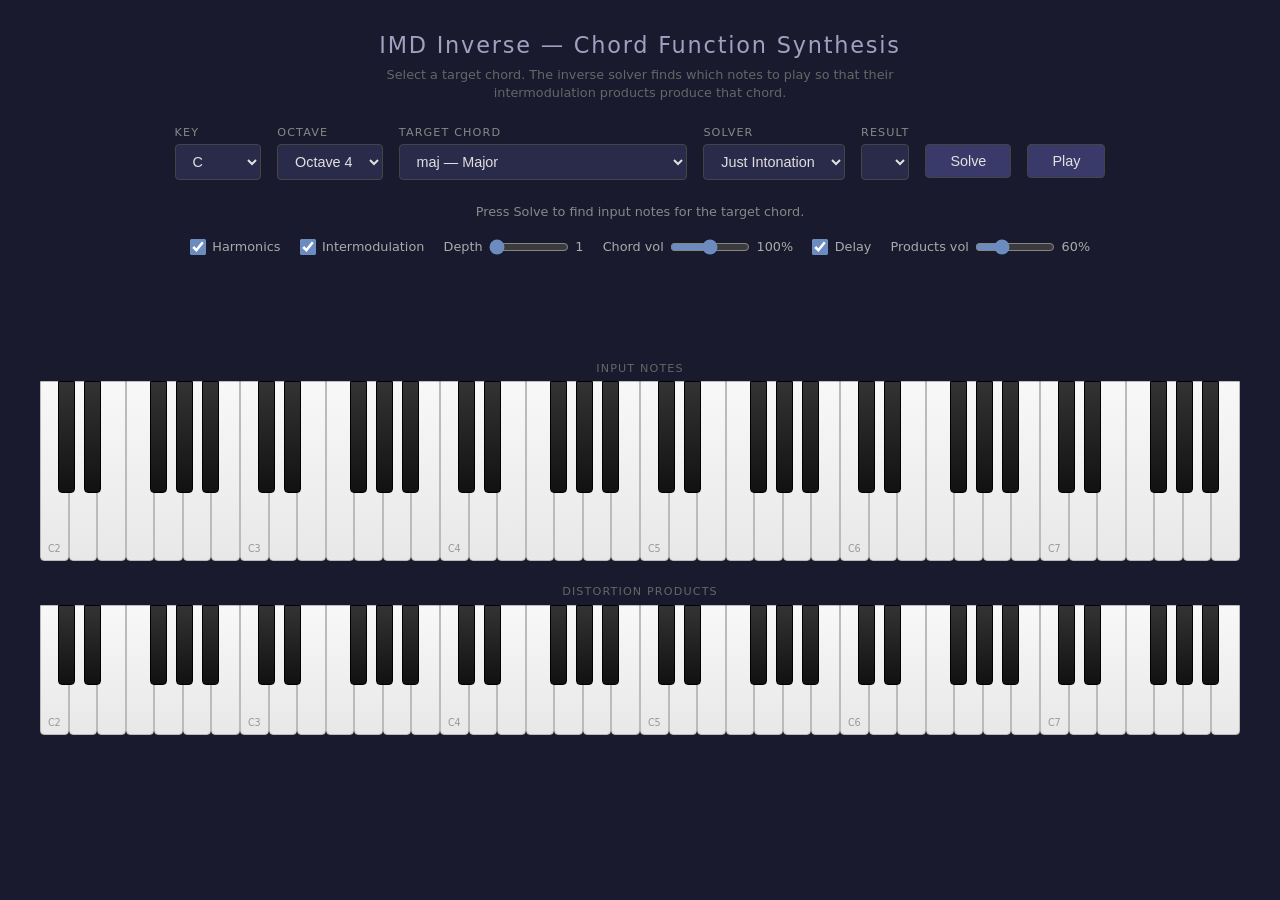
==== inverse/index.html @ 78e32632 "inverse app" ====
<!DOCTYPE html>
<html lang="en">
<head>
  <meta charset="UTF-8">
  <meta name="viewport" content="width=device-width, initial-scale=1.0">
  <title>IMD Inverse — Chord Function Synthesis</title>
  <link rel="stylesheet" href="style.css">
</head>
<body>
  <h1>IMD Inverse — Chord Function Synthesis</h1>
  <p class="subtitle">Select a target chord. The inverse solver finds which notes to play so that
    their intermodulation products produce that chord.</p>

  <div id="controls">
    <div class="control-group">
      <label for="key-select">Key</label>
      <select id="key-select"></select>
    </div>
    <div class="control-group">
      <label for="octave-select">Octave</label>
      <select id="octave-select"></select>
    </div>
    <div class="control-group">
      <label for="target-select">Target Chord</label>
      <select id="target-select"></select>
    </div>
    <div class="control-group">
      <label for="mode-select">Solver</label>
      <select id="mode-select">
        <option value="just">Just Intonation</option>
        <option value="tet">12-TET</option>
      </select>
    </div>
    <div class="control-group">
      <label for="result-select">Result</label>
      <select id="result-select"></select>
    </div>
    <div class="control-group">
      <label>&nbsp;</label>
      <button id="solve-btn">Solve</button>
    </div>
    <div class="control-group">
      <label>&nbsp;</label>
      <button id="play-btn">Play</button>
    </div>
  </div>

  <div id="status"></div>

  <div id="distortion-controls">
    <label class="toggle">
      <input type="checkbox" id="harmonic-toggle" checked>
      <span>Harmonics</span>
    </label>
    <label class="toggle">
      <input type="checkbox" id="imd-toggle" checked>
      <span>Intermodulation</span>
    </label>
    <label class="toggle">
      <span>Depth</span>
      <input type="range" id="depth-slider" min="1" max="3" value="1" step="1">
      <span id="depth-label">1</span>
    </label>
    <label class="toggle">
      <span>Chord vol</span>
      <input type="range" id="chord-volume" min="0" max="200" value="100" step="5">
      <span id="chord-volume-label">100%</span>
    </label>
    <label class="toggle">
      <input type="checkbox" id="delay-toggle" checked>
      <span>Delay</span>
    </label>
    <label class="toggle">
      <span>Products vol</span>
      <input type="range" id="distortion-volume" min="0" max="200" value="60" step="5">
      <span id="distortion-volume-label">60%</span>
    </label>
  </div>

  <div id="chord-display"></div>
  <div id="notes-display"></div>

  <div id="input-label">Input Notes</div>
  <div id="keyboard"></div>

  <div id="products-label">Distortion Products</div>
  <div id="keyboard-products"></div>

  <div id="match-info"></div>

  <script type="module" src="app.js"></script>
</body>
</html>
---- inverse/style.css ----
/* style.css — Inverse app styling (mirrors explorer app) */

* { box-sizing: border-box; margin: 0; padding: 0; }

body {
  font-family: -apple-system, BlinkMacSystemFont, 'Segoe UI', system-ui, sans-serif;
  background: #1a1a2e;
  color: #e0e0e0;
  display: flex;
  flex-direction: column;
  align-items: center;
  min-height: 100vh;
  padding: 2rem 1rem;
}

h1 {
  font-size: 1.4rem;
  font-weight: 300;
  letter-spacing: 0.08em;
  margin-bottom: 0.5rem;
  color: #a0a0c0;
}

.subtitle {
  font-size: 0.8rem;
  color: #666;
  max-width: 600px;
  text-align: center;
  margin-bottom: 1.5rem;
  line-height: 1.4;
}

/* --- Controls --- */

#controls {
  display: flex;
  gap: 1rem;
  flex-wrap: wrap;
  justify-content: center;
  margin-bottom: 1.5rem;
  max-width: 1200px;
}

.control-group {
  display: flex;
  flex-direction: column;
  gap: 0.3rem;
}

.control-group label {
  font-size: 0.7rem;
  text-transform: uppercase;
  letter-spacing: 0.1em;
  color: #888;
}

select, button {
  background: #2a2a4a;
  color: #e0e0e0;
  border: 1px solid #444;
  border-radius: 4px;
  padding: 0.5rem 0.8rem;
  font-size: 0.9rem;
  cursor: pointer;
  outline: none;
}

select:focus, button:focus {
  border-color: #6c8cbf;
}

button {
  background: #3a3a6a;
  font-weight: 500;
  padding: 0.5rem 1.5rem;
  transition: background 0.15s;
}

button:hover { background: #4a4a8a; }
button:active { background: #5a5aaa; }
button:disabled { background: #2a2a3a; color: #666; cursor: default; }

/* --- Status --- */

#status {
  font-size: 0.8rem;
  color: #888;
  min-height: 1.2rem;
  margin-bottom: 1rem;
  text-align: center;
}

#status.computing {
  color: #c0a060;
}

/* --- Distortion toggles --- */

#distortion-controls {
  display: flex;
  gap: 1.2rem;
  justify-content: center;
  margin-bottom: 1.5rem;
  flex-wrap: wrap;
}

.toggle {
  display: flex;
  align-items: center;
  gap: 0.4rem;
  font-size: 0.8rem;
  color: #aaa;
  cursor: pointer;
}

.toggle input[type="checkbox"] {
  accent-color: #6c8cbf;
  width: 1rem;
  height: 1rem;
  cursor: pointer;
}

.toggle input[type="range"] {
  accent-color: #6c8cbf;
  width: 5rem;
  cursor: pointer;
}

/* --- Chord display --- */

#chord-display {
  font-size: 1.3rem;
  font-weight: 500;
  color: #c0c0e0;
  min-height: 2rem;
  margin-bottom: 0.5rem;
  text-align: center;
}

#notes-display {
  font-size: 0.8rem;
  color: #888;
  min-height: 1.2rem;
  margin-bottom: 1rem;
  text-align: center;
  letter-spacing: 0.05em;
}

/* --- Piano --- */

#input-label, #products-label {
  font-size: 0.7rem;
  text-transform: uppercase;
  letter-spacing: 0.1em;
  color: #666;
  margin-bottom: 0.4rem;
  text-align: center;
}

#input-label {
  margin-top: 0.5rem;
}

#products-label {
  margin-top: 1.5rem;
}

#keyboard {
  position: relative;
  width: 100%;
  max-width: 1200px;
  height: 180px;
  user-select: none;
  -webkit-user-select: none;
}

#keyboard-products {
  position: relative;
  width: 100%;
  max-width: 1200px;
  height: 130px;
  user-select: none;
  -webkit-user-select: none;
}

.piano {
  position: relative;
  width: 100%;
  height: 100%;
}

.piano-key {
  position: absolute;
  top: 0;
  border-radius: 0 0 4px 4px;
  cursor: pointer;
  transition: background 0.08s;
}

.white-key {
  height: 100%;
  background: linear-gradient(to bottom, #f8f8f8, #e8e8e8);
  border: 1px solid #bbb;
  z-index: 1;
}

.white-key:hover {
  background: linear-gradient(to bottom, #fff, #f0f0f0);
}

.white-key.highlighted {
  background: linear-gradient(to bottom, #6ca0dc, #4a80bc);
  border-color: #4a80bc;
}

.white-key.highlighted.root {
  background: linear-gradient(to bottom, #e08050, #c06030);
  border-color: #c06030;
}

.black-key {
  height: 62%;
  background: linear-gradient(to bottom, #333, #111);
  border: 1px solid #000;
  z-index: 2;
}

.black-key:hover {
  background: linear-gradient(to bottom, #444, #222);
}

.black-key.highlighted {
  background: linear-gradient(to bottom, #5080b0, #305890);
  border-color: #305890;
}

.black-key.highlighted.root {
  background: linear-gradient(to bottom, #c06030, #a04020);
  border-color: #a04020;
}

.key-label {
  position: absolute;
  bottom: 6px;
  left: 50%;
  transform: translateX(-50%);
  font-size: 0.6rem;
  color: #999;
  pointer-events: none;
}

/* --- Products keyboard colors --- */

#keyboard-products .white-key.kind-harmonic {
  background: linear-gradient(to bottom, #9060c0, #7040a0);
  border-color: #7040a0;
}
#keyboard-products .black-key.kind-harmonic {
  background: linear-gradient(to bottom, #7a4eaa, #5a2e8a);
  border-color: #5a2e8a;
}

#keyboard-products .white-key.kind-sum {
  background: linear-gradient(to bottom, #40a0a0, #208080);
  border-color: #208080;
}
#keyboard-products .black-key.kind-sum {
  background: linear-gradient(to bottom, #308a8a, #106a6a);
  border-color: #106a6a;
}

#keyboard-products .white-key.kind-difference {
  background: linear-gradient(to bottom, #c0a040, #a08020);
  border-color: #a08020;
}
#keyboard-products .black-key.kind-difference {
  background: linear-gradient(to bottom, #aa8a30, #8a6a10);
  border-color: #8a6a10;
}

#keyboard-products .white-key.kind-harmonic.kind-sum {
  background: repeating-linear-gradient(-45deg, #9060c0, #9060c0 4px, #40a0a0 4px, #40a0a0 8px);
  border-color: #508090;
}
#keyboard-products .black-key.kind-harmonic.kind-sum {
  background: repeating-linear-gradient(-45deg, #7a4eaa, #7a4eaa 4px, #308a8a 4px, #308a8a 8px);
  border-color: #506070;
}

#keyboard-products .white-key.kind-harmonic.kind-difference {
  background: repeating-linear-gradient(-45deg, #9060c0, #9060c0 4px, #c0a040 4px, #c0a040 8px);
  border-color: #a08060;
}
#keyboard-products .black-key.kind-harmonic.kind-difference {
  background: repeating-linear-gradient(-45deg, #7a4eaa, #7a4eaa 4px, #aa8a30 4px, #aa8a30 8px);
  border-color: #906050;
}

#keyboard-products .white-key.kind-sum.kind-difference {
  background: repeating-linear-gradient(-45deg, #40a0a0, #40a0a0 4px, #c0a040 4px, #c0a040 8px);
  border-color: #809060;
}
#keyboard-products .black-key.kind-sum.kind-difference {
  background: repeating-linear-gradient(-45deg, #308a8a, #308a8a 4px, #aa8a30 4px, #aa8a30 8px);
  border-color: #6a7a40;
}

#keyboard-products .white-key.kind-harmonic.kind-sum.kind-difference {
  background: repeating-linear-gradient(-45deg, #9060c0, #9060c0 3px, #40a0a0 3px, #40a0a0 6px, #c0a040 6px, #c0a040 9px);
  border-color: #807060;
}
#keyboard-products .black-key.kind-harmonic.kind-sum.kind-difference {
  background: repeating-linear-gradient(-45deg, #7a4eaa, #7a4eaa 3px, #308a8a 3px, #308a8a 6px, #aa8a30 6px, #aa8a30 9px);
  border-color: #6a6050;
}

#keyboard-products .piano-key.octave-shifted {
  border-style: dashed;
  border-width: 2px;
}

.white-key .cent-badge {
  position: absolute;
  bottom: 8px;
  left: 50%;
  transform: translateX(-50%);
  font-size: 0.55rem;
  font-weight: 600;
  color: #fff;
  background: rgba(0, 0, 0, 0.6);
  padding: 1px 3px;
  border-radius: 2px;
  pointer-events: none;
  white-space: nowrap;
}

.black-key .cent-badge {
  position: absolute;
  top: 40%;
  left: 50%;
  transform: translate(-50%, -50%);
  font-size: 0.55rem;
  font-weight: 600;
  color: #fff;
  background: rgba(0, 0, 0, 0.5);
  padding: 1px 3px;
  border-radius: 2px;
  pointer-events: none;
  white-space: nowrap;
  z-index: 3;
}

/* --- Match info --- */

#match-info {
  font-size: 0.8rem;
  font-family: 'Menlo', 'Consolas', monospace;
  color: #b0b0d0;
  margin-top: 1.5rem;
  text-align: center;
  line-height: 1.6;
}

#match-info .matched { color: #80c080; }
#match-info .missing { color: #c08080; }
#match-info .extra   { color: #888; }
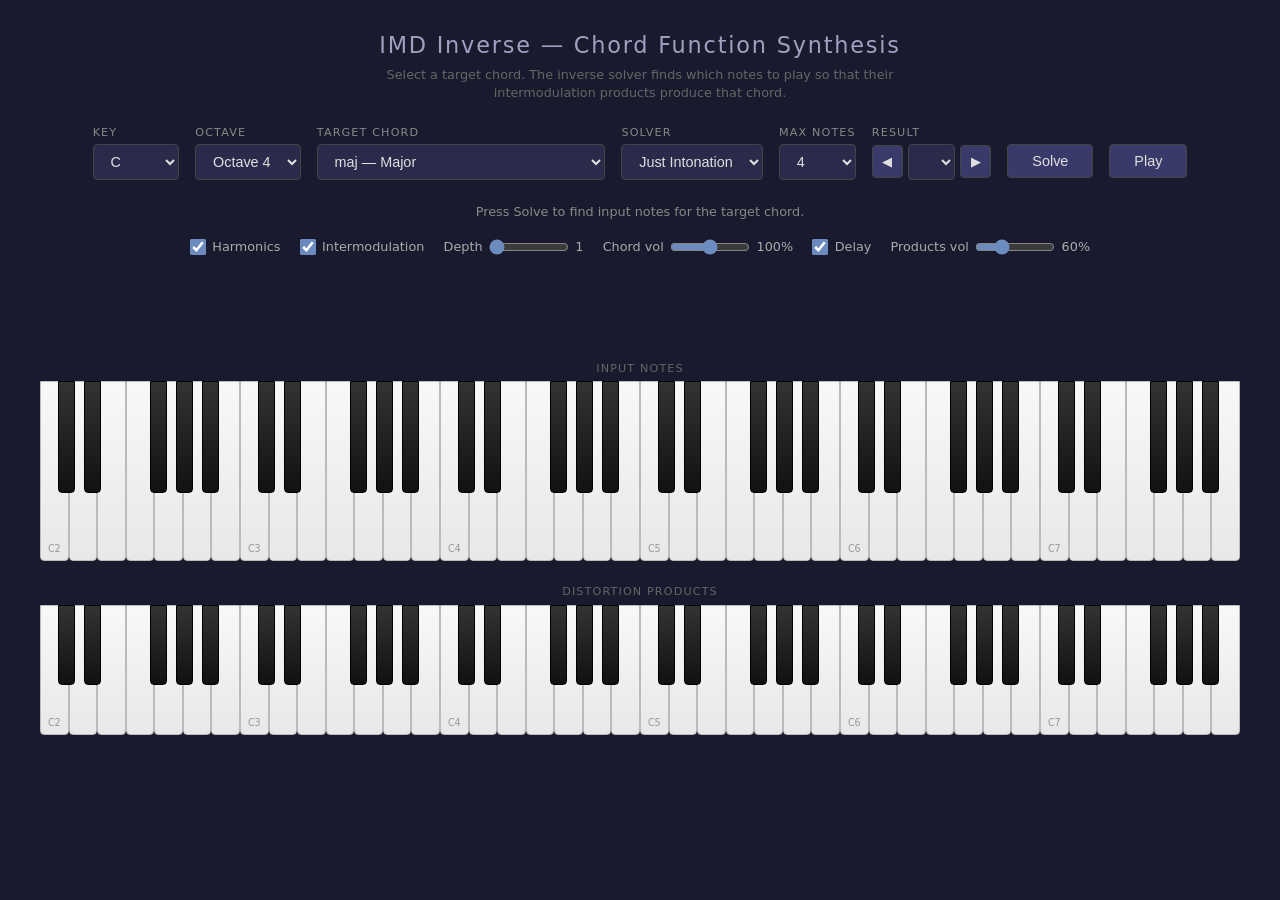
==== commit e699bcef: "note count filtering" ====
--- a/inverse/index.html
+++ b/inverse/index.html
@@ -32,8 +32,21 @@
       </select>
     </div>
     <div class="control-group">
+      <label for="max-notes-filter">Max Notes</label>
+      <select id="max-notes-filter">
+        <option value="1">1</option>
+        <option value="2">2</option>
+        <option value="3">3</option>
+        <option value="4" selected>4</option>
+      </select>
+    </div>
+    <div class="control-group">
       <label for="result-select">Result</label>
-      <select id="result-select"></select>
+      <div class="result-nav">
+        <button id="prev-btn" class="nav-btn">◀</button>
+        <select id="result-select"></select>
+        <button id="next-btn" class="nav-btn">▶</button>
+      </div>
     </div>
     <div class="control-group">
       <label>&nbsp;</label>
--- a/inverse/style.css
+++ b/inverse/style.css
@@ -79,6 +79,18 @@
 button:hover { background: #4a4a8a; }
 button:active { background: #5a5aaa; }
 button:disabled { background: #2a2a3a; color: #666; cursor: default; }
+
+.result-nav {
+  display: flex;
+  gap: 0.3rem;
+  align-items: center;
+}
+
+.nav-btn {
+  padding: 0.5rem 0.6rem;
+  font-size: 0.8rem;
+  min-width: unset;
+}
 
 /* --- Status --- */
 
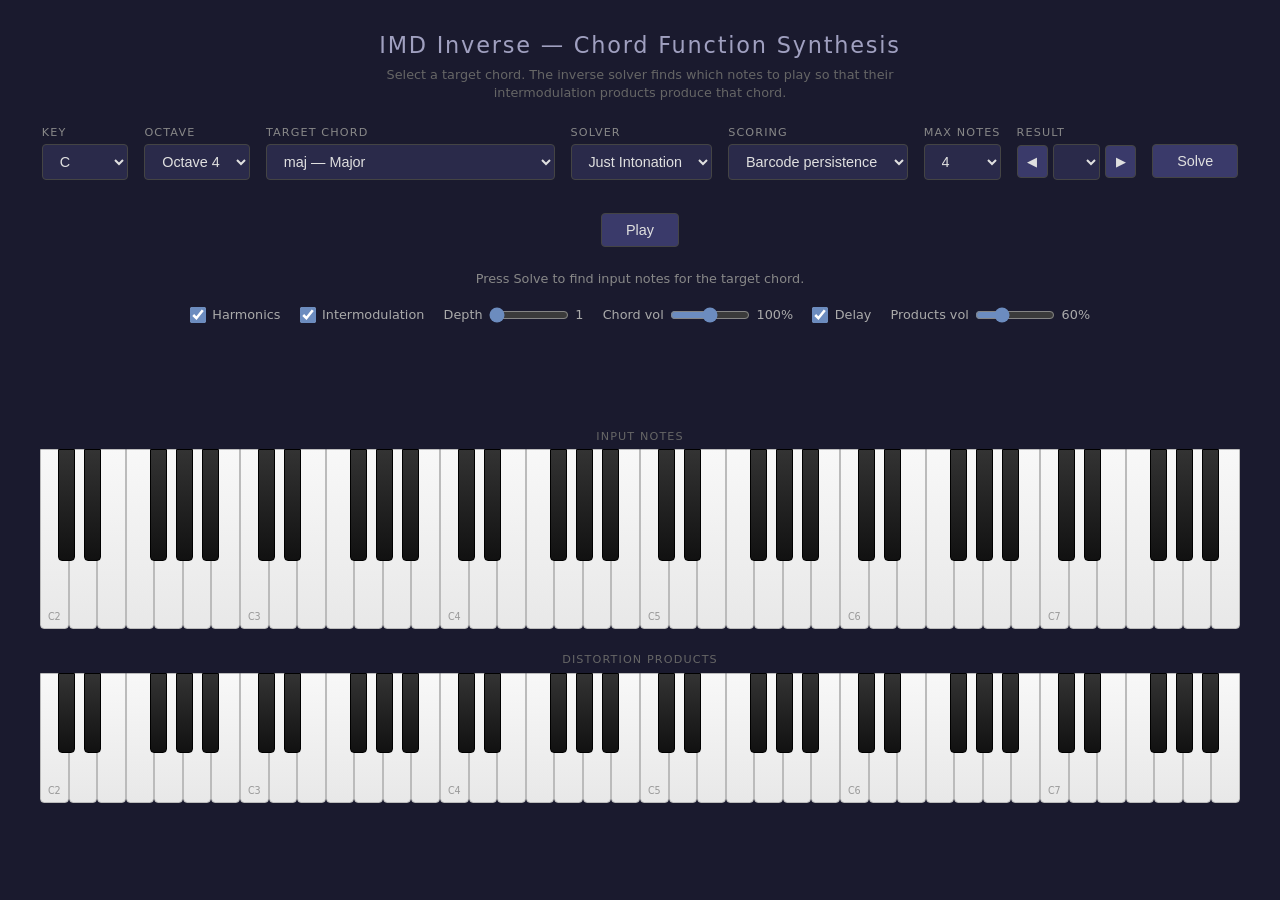
==== commit 7ac49d7c: "MSE scoring" ====
--- a/inverse/index.html
+++ b/inverse/index.html
@@ -29,6 +29,13 @@
       <select id="mode-select">
         <option value="just">Just Intonation</option>
         <option value="tet">12-TET</option>
+      </select>
+    </div>
+    <div class="control-group">
+      <label for="scoring-select">Scoring</label>
+      <select id="scoring-select">
+        <option value="barcode">Barcode persistence</option>
+        <option value="mse">Mean squared error</option>
       </select>
     </div>
     <div class="control-group">
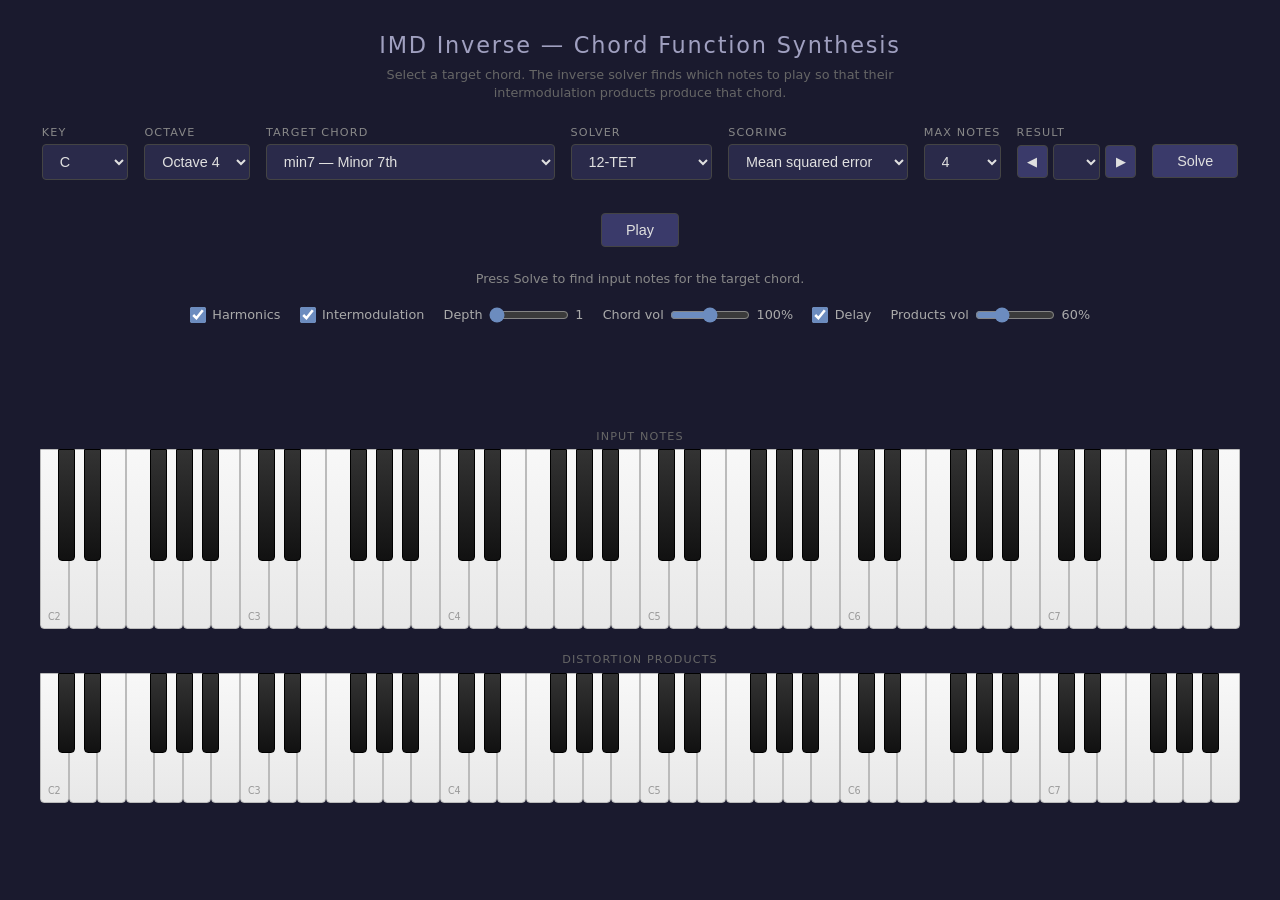
==== commit 2344c8ca: "new defaults" ====
--- a/inverse/index.html
+++ b/inverse/index.html
@@ -28,14 +28,14 @@
       <label for="mode-select">Solver</label>
       <select id="mode-select">
         <option value="just">Just Intonation</option>
-        <option value="tet">12-TET</option>
+        <option value="tet" selected>12-TET</option>
       </select>
     </div>
     <div class="control-group">
       <label for="scoring-select">Scoring</label>
       <select id="scoring-select">
         <option value="barcode">Barcode persistence</option>
-        <option value="mse">Mean squared error</option>
+        <option value="mse" selected>Mean squared error</option>
       </select>
     </div>
     <div class="control-group">
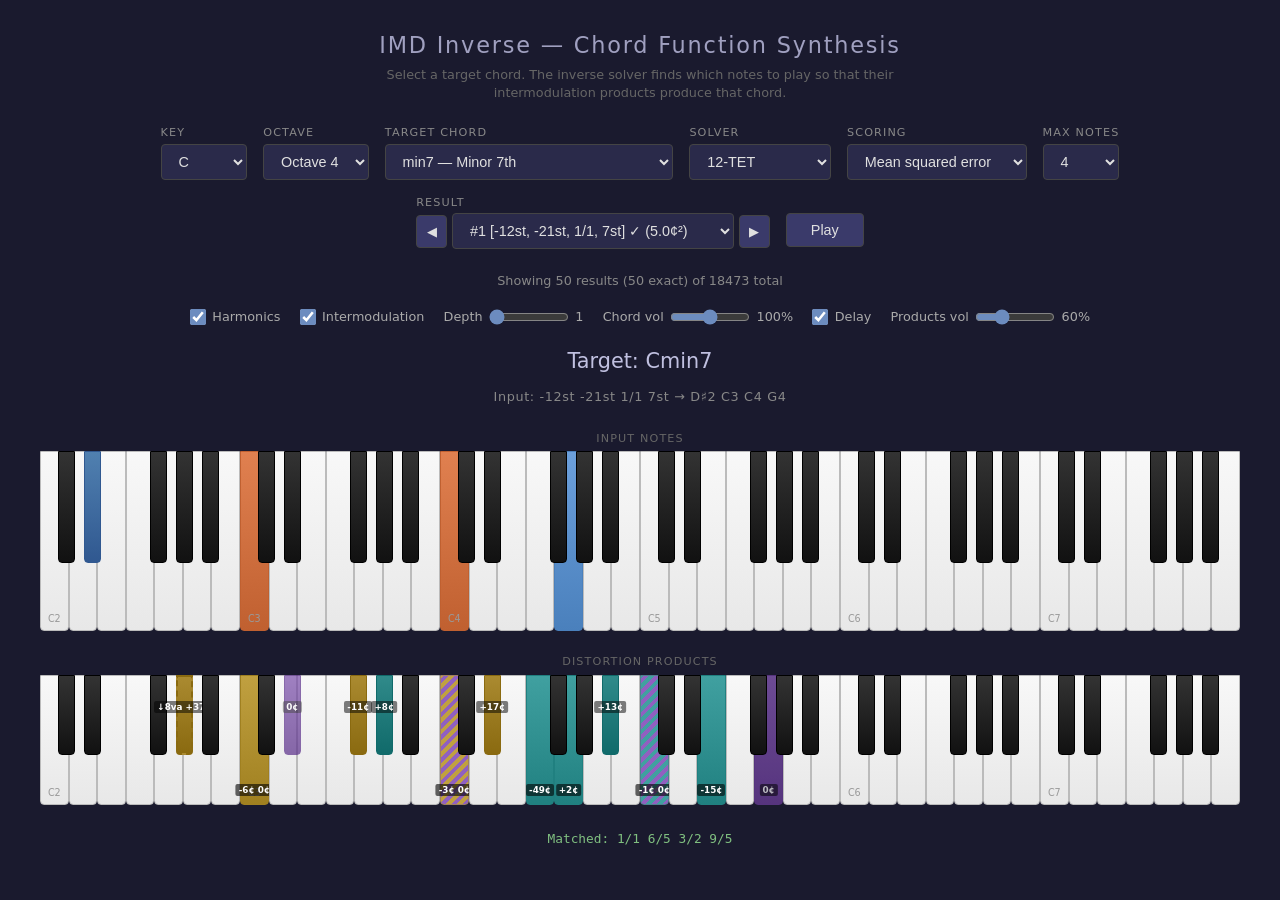
==== commit da57f058: "auto solve" ====
--- a/inverse/index.html
+++ b/inverse/index.html
@@ -57,10 +57,6 @@
     </div>
     <div class="control-group">
       <label>&nbsp;</label>
-      <button id="solve-btn">Solve</button>
-    </div>
-    <div class="control-group">
-      <label>&nbsp;</label>
       <button id="play-btn">Play</button>
     </div>
   </div>
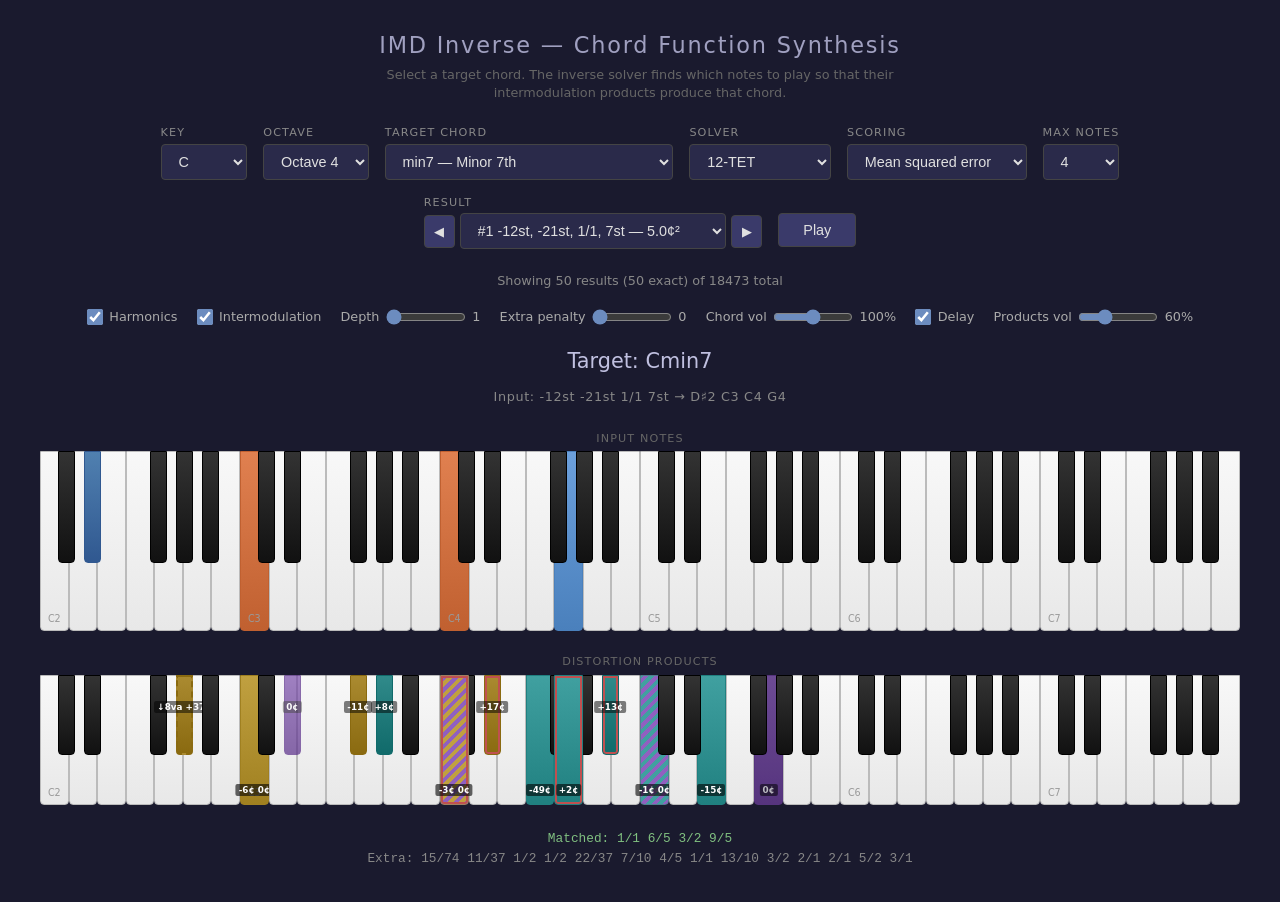
==== commit a13e91df: "optimize for fewer extraneous intervals" ====
--- a/inverse/index.html
+++ b/inverse/index.html
@@ -78,6 +78,11 @@
       <span id="depth-label">1</span>
     </label>
     <label class="toggle">
+      <span>Extra penalty</span>
+      <input type="range" id="extra-penalty" min="0" max="200" value="0" step="10">
+      <span id="extra-penalty-label">0</span>
+    </label>
+    <label class="toggle">
       <span>Chord vol</span>
       <input type="range" id="chord-volume" min="0" max="200" value="100" step="5">
       <span id="chord-volume-label">100%</span>
--- a/inverse/style.css
+++ b/inverse/style.css
@@ -324,6 +324,12 @@
 #keyboard-products .black-key.kind-harmonic.kind-sum.kind-difference {
   background: repeating-linear-gradient(-45deg, #7a4eaa, #7a4eaa 3px, #308a8a 3px, #308a8a 6px, #aa8a30 6px, #aa8a30 9px);
   border-color: #6a6050;
+}
+
+/* Target-matching products get a green inset border */
+#keyboard-products .piano-key.target-match {
+  box-shadow: inset 0 0 0 2px #c05050;
+  z-index: 3;
 }
 
 #keyboard-products .piano-key.octave-shifted {
